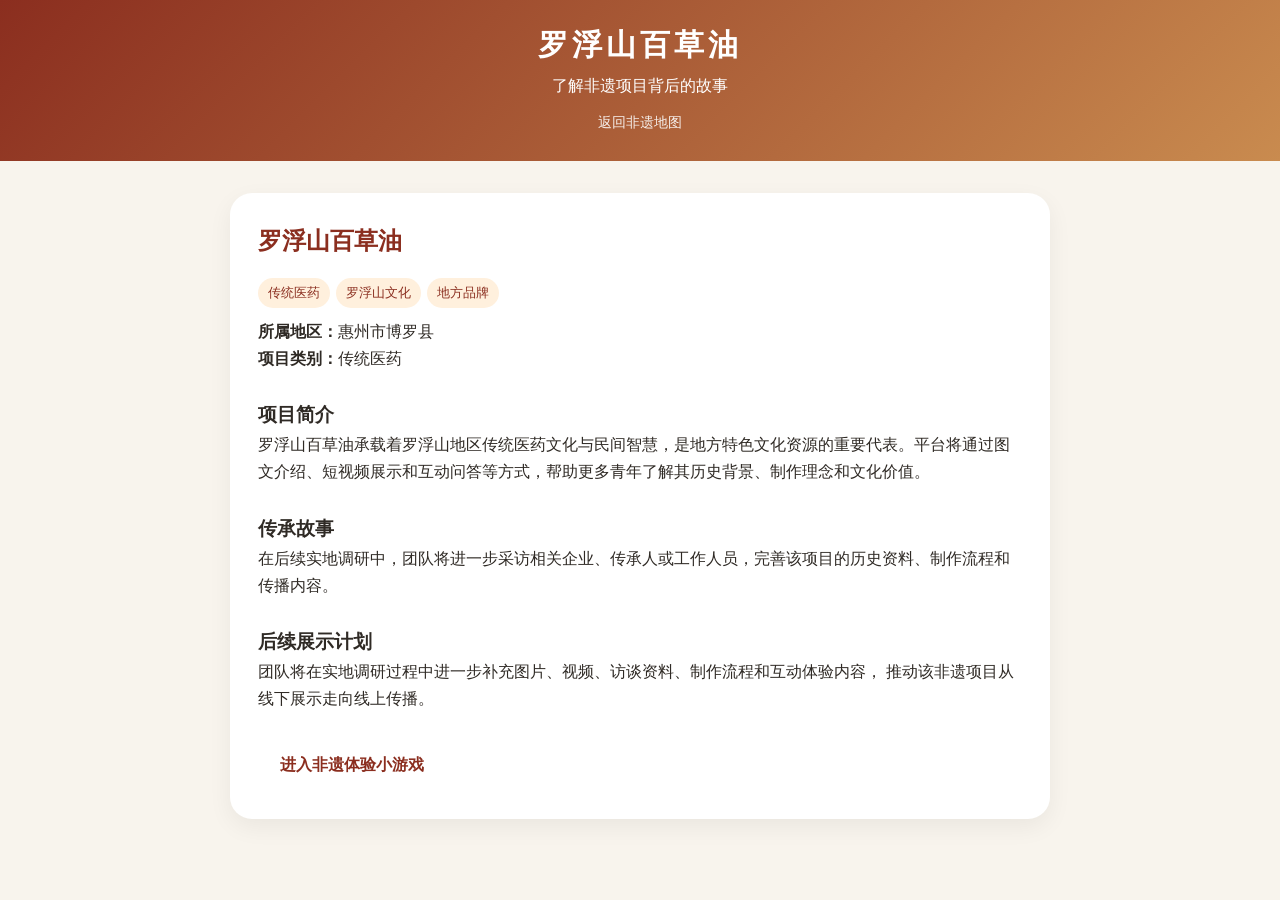
==== detail.html @ 3677e8d2 "Add files via upload" ====
<!DOCTYPE html>
<html lang="zh-CN">
<head>
  <meta charset="UTF-8" />
  <meta name="viewport" content="width=device-width, initial-scale=1.0" />
  <title>非遗详情 - 山海拾遗</title>
  <link rel="stylesheet" href="css/style.css" />
</head>
<body>
  <header class="page-header">
    <h1 id="pageTitle">非遗详情</h1>
    <p>了解非遗项目背后的故事</p>
    <a href="map.html" class="back-link">返回非遗地图</a>
  </header>

  <main class="detail">
    <article class="detail-card" id="detailCard"></article>
  </main>

  <script src="js/data.js"></script>
  <script>
    const params = new URLSearchParams(window.location.search);
    const id = params.get("id");
    const item = heritageList.find(i => i.id === id) || heritageList[0];

    document.getElementById("pageTitle").innerText = item.name;

    document.getElementById("detailCard").innerHTML = `
      <h2>${item.name}</h2>
      <p>
        ${item.tags.map(tag => `<span class="badge">${tag}</span>`).join("")}
      </p>
      <p><strong>所属地区：</strong>${item.area}</p>
      <p><strong>项目类别：</strong>${item.category}</p>
      <br />
      <h3>项目简介</h3>
      <p>${item.intro}</p>
      <br />
      <h3>传承故事</h3>
      <p>${item.story}</p>
      <br />
      <h3>后续展示计划</h3>
      <p>
        团队将在实地调研过程中进一步补充图片、视频、访谈资料、制作流程和互动体验内容，
        推动该非遗项目从线下展示走向线上传播。
      </p>
      <br />
      <a href="game.html" class="btn primary">进入非遗体验小游戏</a>
    `;
  </script>
</body>
</html>
---- css/style.css ----
* {
  box-sizing: border-box;
  margin: 0;
  padding: 0;
}

body {
  font-family: "PingFang SC", "Microsoft YaHei", Arial, sans-serif;
  background: #f8f4ed;
  color: #2f2a25;
  line-height: 1.7;
}

a {
  text-decoration: none;
  color: inherit;
}

.hero {
  min-height: 92vh;
  background: linear-gradient(135deg, #8b2e1f, #c98b4f);
  color: #fff;
  padding: 24px;
  display: flex;
  flex-direction: column;
}

.nav {
  display: flex;
  justify-content: space-between;
  align-items: center;
}

.logo {
  font-size: 22px;
  font-weight: bold;
  letter-spacing: 2px;
}

.nav-link {
  padding: 8px 14px;
  border: 1px solid rgba(255,255,255,0.7);
  border-radius: 999px;
  font-size: 14px;
}

.hero-content {
  flex: 1;
  display: flex;
  flex-direction: column;
  justify-content: center;
  max-width: 760px;
  margin: 0 auto;
  text-align: center;
}

.tag {
  font-size: 15px;
  opacity: 0.9;
  margin-bottom: 12px;
}

h1 {
  font-size: 42px;
  letter-spacing: 4px;
  margin-bottom: 16px;
  line-height: 1.25;
}

.title-sub {
  font-size: 30px;
  letter-spacing: 2px;
}

.subtitle {
  font-size: 20px;
  margin-bottom: 32px;
}

.hero-buttons {
  display: flex;
  gap: 14px;
  justify-content: center;
  flex-wrap: wrap;
}

.btn {
  display: inline-block;
  padding: 12px 22px;
  border-radius: 999px;
  font-weight: bold;
  transition: 0.2s;
}

.btn.primary {
  background: #fff;
  color: #8b2e1f;
}

.btn.secondary {
  border: 1px solid #fff;
  color: #fff;
}

.btn:hover {
  transform: translateY(-2px);
}

.section {
  padding: 48px 20px;
  max-width: 960px;
  margin: 0 auto;
}

.section h2 {
  font-size: 28px;
  margin-bottom: 18px;
  text-align: center;
}

.section-text {
  font-size: 17px;
  background: #fff;
  padding: 24px;
  border-radius: 18px;
  box-shadow: 0 8px 24px rgba(0,0,0,0.06);
}

.card-grid {
  display: grid;
  grid-template-columns: repeat(3, 1fr);
  gap: 18px;
}

.card {
  background: #fff;
  padding: 24px;
  border-radius: 18px;
  box-shadow: 0 8px 24px rgba(0,0,0,0.06);
  transition: 0.2s;
}

.card:hover {
  transform: translateY(-4px);
}

.card h3 {
  color: #8b2e1f;
  margin-bottom: 10px;
}

.highlight {
  text-align: center;
  background: #fff6e9;
  border-radius: 24px;
  margin-bottom: 40px;
}

.highlight p {
  margin-bottom: 20px;
}

footer {
  text-align: center;
  padding: 24px;
  background: #2f2a25;
  color: #fff;
  font-size: 14px;
}

.page-header {
  background: linear-gradient(135deg, #8b2e1f, #c98b4f);
  color: #fff;
  padding: 26px 20px;
  text-align: center;
}

.page-header h1 {
  font-size: 30px;
  margin-bottom: 8px;
}

.back-link {
  display: inline-block;
  margin-top: 12px;
  font-size: 14px;
  opacity: 0.9;
}

.list {
  max-width: 900px;
  margin: 32px auto;
  padding: 0 20px;
}

.item {
  background: #fff;
  padding: 22px;
  border-radius: 18px;
  margin-bottom: 18px;
  box-shadow: 0 8px 24px rgba(0,0,0,0.06);
}

.item h3 {
  color: #8b2e1f;
  margin-bottom: 8px;
}

.map-box {
  position: relative;
  max-width: 900px;
  margin: 32px auto;
  padding: 0 20px;
}

.map-placeholder {
  background: #e8d2b5;
  border-radius: 22px;
  min-height: 420px;
  position: relative;
  overflow: hidden;
  box-shadow: 0 8px 24px rgba(0,0,0,0.08);
}

.map-title {
  position: absolute;
  top: 22px;
  left: 22px;
  background: rgba(255,255,255,0.9);
  padding: 10px 16px;
  border-radius: 999px;
  font-weight: bold;
  color: #8b2e1f;
}

.map-point {
  position: absolute;
  padding: 8px 12px;
  background: #8b2e1f;
  color: #fff;
  border-radius: 999px;
  font-size: 14px;
  box-shadow: 0 4px 12px rgba(0,0,0,0.25);
}

.detail {
  max-width: 860px;
  margin: 32px auto;
  padding: 0 20px;
}

.detail-card {
  background: #fff;
  border-radius: 22px;
  padding: 28px;
  box-shadow: 0 8px 24px rgba(0,0,0,0.06);
}

.detail-card h2 {
  color: #8b2e1f;
  margin-bottom: 16px;
}

.badge {
  display: inline-block;
  background: #fff0dd;
  color: #8b2e1f;
  padding: 4px 10px;
  border-radius: 999px;
  font-size: 13px;
  margin-right: 6px;
  margin-bottom: 10px;
}

.game-box {
  max-width: 720px;
  margin: 32px auto;
  padding: 0 20px;
}

.question-card {
  background: #fff;
  border-radius: 22px;
  padding: 28px;
  box-shadow: 0 8px 24px rgba(0,0,0,0.06);
}

.option {
  display: block;
  width: 100%;
  margin: 12px 0;
  padding: 14px;
  border: 1px solid #ddd;
  border-radius: 14px;
  background: #fff;
  text-align: left;
  font-size: 16px;
}

.option.correct {
  background: #e7f7e8;
  border-color: #57a957;
}

.option.wrong {
  background: #fde8e8;
  border-color: #d9534f;
}

.form-link {
  display: block;
  text-align: center;
  background: #8b2e1f;
  color: #fff;
  padding: 16px;
  border-radius: 16px;
  margin-top: 18px;
}

@media (max-width: 768px) {
  h1 {
    font-size: 36px;
  }

  .title-sub {
    font-size: 24px;
  }

  .subtitle {
    font-size: 17px;
  }

  .card-grid {
    grid-template-columns: 1fr;
  }

  .hero {
    min-height: 86vh;
  }
}
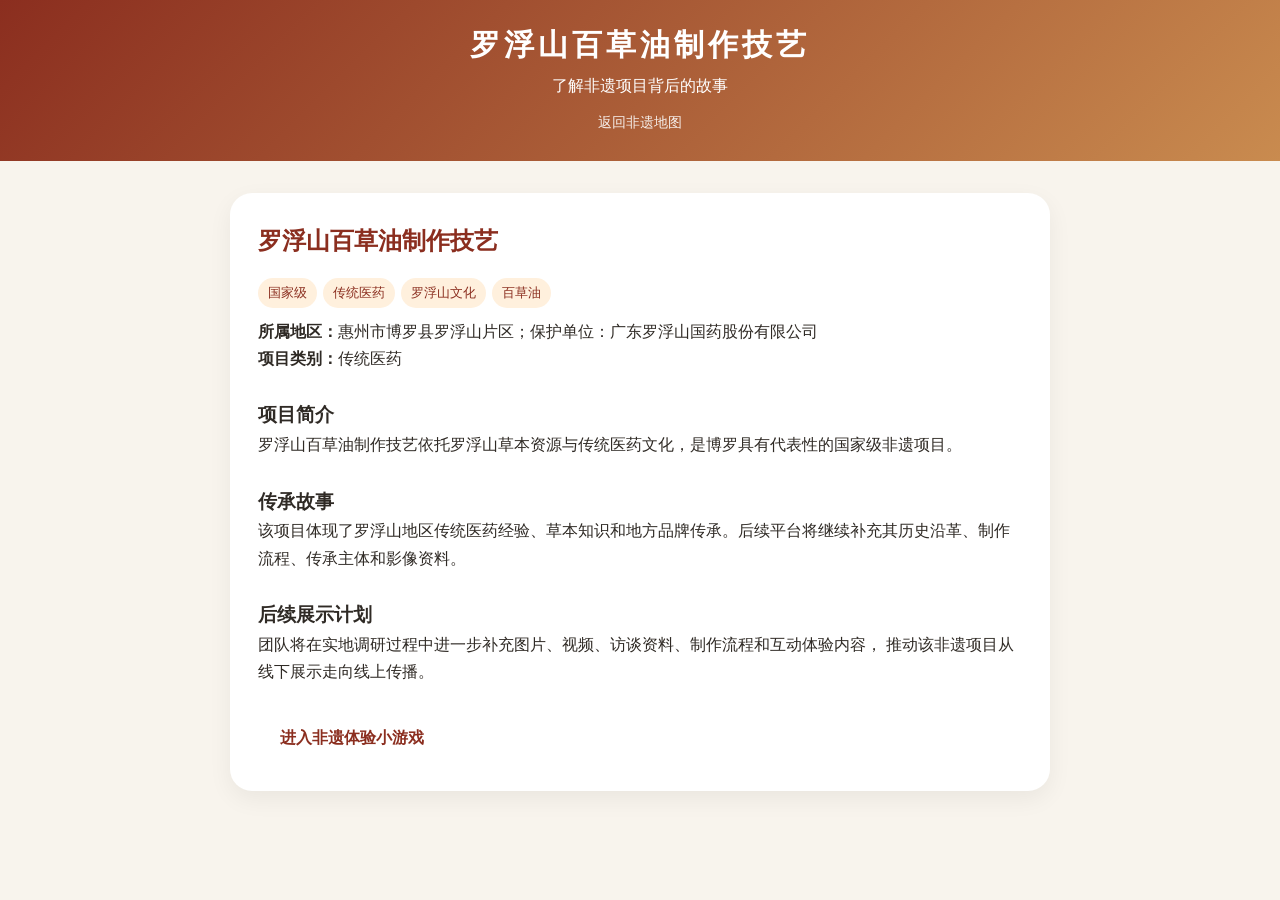
==== commit f4f69a69: "将GA4接入各板块统计数据" ====
--- a/detail.html
+++ b/detail.html
@@ -4,6 +4,19 @@
   <meta charset="UTF-8" />
   <meta name="viewport" content="width=device-width, initial-scale=1.0" />
   <title>非遗详情 - 山海拾遗</title>
+
+  <!-- Google tag (gtag.js) -->
+  <script async src="https://www.googletagmanager.com/gtag/js?id=G-Z0Q468J260"></script>
+  <script>
+    window.dataLayer = window.dataLayer || [];
+    function gtag(){dataLayer.push(arguments);}
+    gtag("js", new Date());
+
+    gtag("config", "G-Z0Q468J260");
+  </script>
+
+  <script src="js/analytics.js"></script>
+
   <link rel="stylesheet" href="css/style.css" />
 </head>
 <body>
@@ -23,8 +36,16 @@
     const id = params.get("id");
     const item = heritageList.find(i => i.id === id) || heritageList[0];
 
+    trackShiyiEvent("view_heritage_detail", {
+      heritage_id: item.id || "unknown",
+      heritage_name: item.name,
+      heritage_level: item.heritageLevel || "待补充",
+      heritage_category: item.category,
+      heritage_town: item.town || "待补充"
+    });
+
     document.getElementById("pageTitle").innerText = item.name;
-
+    
     document.getElementById("detailCard").innerHTML = `
       <h2>${item.name}</h2>
       <p>
--- a/css/style.css
+++ b/css/style.css
@@ -193,7 +193,19 @@
   padding: 0 20px;
 }
 
+.list-title {
+  font-size: 22px;
+  color: #8b2e1f;
+  margin-bottom: 16px;
+  text-align: center;
+}
+
+.empty-item {
+  text-align: center;
+}
+
 .item {
+  display: block;
   background: #fff;
   padding: 22px;
   border-radius: 18px;
@@ -213,34 +225,127 @@
   padding: 0 20px;
 }
 
-.map-placeholder {
+.map-toolbar {
+  max-width: 900px;
+  margin: 0 auto 12px;
+  display: flex;
+  gap: 10px;
+  justify-content: flex-end;
+}
+
+.map-toolbar button {
+  border: none;
+  background: #8b2e1f;
+  color: #fff;
+  padding: 8px 14px;
+  border-radius: 999px;
+  font-size: 14px;
+  font-weight: bold;
+  cursor: pointer;
+}
+
+.map-viewport {
+  width: 100%;
+  aspect-ratio: 4 / 3;
+  border-radius: 22px;
+  overflow: hidden;
+  position: relative;
   background: #e8d2b5;
-  border-radius: 22px;
-  min-height: 420px;
+  box-shadow: 0 8px 24px rgba(0,0,0,0.08);
+  cursor: grab;
+  touch-action: none;
+}
+
+.map-canvas {
   position: relative;
-  overflow: hidden;
-  box-shadow: 0 8px 24px rgba(0,0,0,0.08);
-}
-
-.map-title {
+  width: 100%;
+  height: 100%;
+  transform-origin: center center;
+  transition: transform 0.12s ease;
+  will-change: transform;
+  backface-visibility: hidden;
+  -webkit-backface-visibility: hidden;
+}
+
+.map-viewport.is-dragging .map-canvas {
+  transition: none;
+}
+
+.map-picture {
+  width: 100%;
+  height: 100%;
+  display: block;
+}
+
+.map-image {
+  width: 100%;
+  height: 100%;
+  object-fit: contain;
+  display: block;
+  user-select: none;
+  pointer-events: none;
+}
+
+.map-markers {
   position: absolute;
-  top: 22px;
-  left: 22px;
-  background: rgba(255,255,255,0.9);
-  padding: 10px 16px;
-  border-radius: 999px;
-  font-weight: bold;
-  color: #8b2e1f;
-}
-
-.map-point {
+  inset: 0;
+  z-index: 3;
+}
+
+.map-marker {
   position: absolute;
+  transform: translate(-50%, -50%);
+  transform-origin: center center;
+  border: none;
+  cursor: pointer;
+  white-space: nowrap;
+  font-family: inherit;
+  text-align: center;
+  transition: opacity 0.2s, box-shadow 0.2s;
+}
+
+.map-marker:hover {
+  opacity: 0.92;
+}
+
+.county-marker {
+  padding: 12px 18px;
+  background: rgba(139, 46, 31, 0.95);
+  color: #fff;
+  border-radius: 999px;
+  font-size: 15px;
+  font-weight: bold;
+  box-shadow: 0 8px 20px rgba(0,0,0,0.28);
+  border: 2px solid #fff6e9;
+}
+
+.town-marker {
+  padding: 8px 13px;
+  background: rgba(255, 246, 233, 0.96);
+  color: #8b2e1f;
+  border-radius: 999px;
+  font-size: 13px;
+  font-weight: bold;
+  box-shadow: 0 6px 16px rgba(0,0,0,0.22);
+  border: 2px solid #8b2e1f;
+}
+
+.heritage-marker {
   padding: 8px 12px;
   background: #8b2e1f;
   color: #fff;
   border-radius: 999px;
-  font-size: 14px;
-  box-shadow: 0 4px 12px rgba(0,0,0,0.25);
+  font-size: 13px;
+  font-weight: bold;
+  box-shadow: 0 4px 14px rgba(0,0,0,0.28);
+  border: 2px solid #fff6e9;
+}
+
+.map-tip {
+  margin-top: 10px;
+  color: #7a6a5a;
+  font-size: 14px;
+  text-align: center;
 }
 
 .detail {
@@ -337,4 +442,619 @@
   .hero {
     min-height: 86vh;
   }
+}
+
+.news-section-card {
+  display: block;
+}
+
+.news-section-card .read-more {
+  margin-top: 12px;
+  color: #8b2e1f;
+  font-weight: bold;
+}
+
+.timeline {
+  position: relative;
+  margin: 10px 0 40px;
+  padding-left: 22px;
+}
+
+.timeline::before {
+  content: "";
+  position: absolute;
+  left: 8px;
+  top: 6px;
+  bottom: 6px;
+  width: 2px;
+  background: #d8b98c;
+}
+
+.timeline-item {
+  position: relative;
+  margin-bottom: 22px;
+}
+
+.timeline-item::before {
+  content: "";
+  position: absolute;
+  left: -20px;
+  top: 8px;
+  width: 12px;
+  height: 12px;
+  background: #8b2e1f;
+  border-radius: 50%;
+  border: 3px solid #f8f4ed;
+}
+
+.timeline-date {
+  display: inline-block;
+  margin-bottom: 8px;
+  padding: 4px 10px;
+  background: #fff0dd;
+  color: #8b2e1f;
+  border-radius: 999px;
+  font-size: 13px;
+  font-weight: bold;
+}
+
+.timeline-content {
+  background: #fff;
+  padding: 20px;
+  border-radius: 18px;
+  box-shadow: 0 8px 24px rgba(0,0,0,0.06);
+}
+
+.timeline-content h3 {
+  color: #8b2e1f;
+  margin-bottom: 8px;
+}
+
+@media (max-width: 768px) {
+  .timeline {
+    padding-left: 18px;
+  }
+
+  .timeline-item::before {
+    left: -18px;
+  }
+
+  .timeline-content {
+    padding: 18px;
+  }
+}
+
+@media (max-width: 768px) {
+  .map-toolbar {
+    justify-content: center;
+  }
+
+  .map-viewport {
+    border-radius: 18px;
+  }
+
+  .map-tip {
+    font-size: 13px;
+  }
+}
+
+.hidden {
+  display: none !important;
+}
+
+.shiyi-test-box {
+  max-width: 860px;
+}
+
+.test-kicker {
+  color: #8b2e1f;
+  font-size: 14px;
+  font-weight: bold;
+  letter-spacing: 1px;
+  margin-bottom: 8px;
+}
+
+.test-intro {
+  margin: 12px 0 24px;
+  color: #5f554c;
+}
+
+.mode-grid {
+  display: grid;
+  grid-template-columns: repeat(3, 1fr);
+  gap: 14px;
+  margin-top: 20px;
+}
+
+.mode-card {
+  position: relative;
+  border: 2px solid #f0dfc6;
+  background: #fffaf2;
+  border-radius: 18px;
+  padding: 20px;
+  text-align: left;
+  cursor: pointer;
+  transition: 0.2s;
+  font-family: inherit;
+}
+
+.mode-card:hover {
+  transform: translateY(-3px);
+  box-shadow: 0 8px 22px rgba(0,0,0,0.08);
+}
+
+.mode-card.recommended {
+  border-color: #8b2e1f;
+}
+
+.mode-title {
+  display: block;
+  color: #8b2e1f;
+  font-size: 20px;
+  font-weight: bold;
+  margin-bottom: 8px;
+}
+
+.mode-desc {
+  display: block;
+  color: #5f554c;
+  font-size: 14px;
+  line-height: 1.6;
+}
+
+.mode-badge {
+  position: absolute;
+  top: -12px;
+  right: 16px;
+  background: #8b2e1f;
+  color: #fff;
+  padding: 4px 10px;
+  border-radius: 999px;
+  font-size: 12px;
+}
+
+.progress-wrap {
+  margin-bottom: 22px;
+}
+
+.progress-info {
+  display: flex;
+  justify-content: space-between;
+  color: #8b2e1f;
+  font-size: 14px;
+  font-weight: bold;
+  margin-bottom: 8px;
+}
+
+.progress-track {
+  height: 10px;
+  background: #f1dfc6;
+  border-radius: 999px;
+  overflow: hidden;
+}
+
+.progress-bar {
+  width: 0;
+  height: 100%;
+  background: #8b2e1f;
+  border-radius: 999px;
+  transition: width 0.2s;
+}
+
+.scale-tip {
+  color: #7a6a5a;
+  font-size: 14px;
+  margin-bottom: 10px;
+}
+
+.scale-options {
+  display: grid;
+  gap: 10px;
+  margin-top: 22px;
+}
+
+.scale-option {
+  border: 1px solid #ead9c0;
+  background: #fff;
+  border-radius: 14px;
+  padding: 14px;
+  font-size: 16px;
+  text-align: center;
+  cursor: pointer;
+  font-family: inherit;
+}
+
+.scale-option:hover {
+  border-color: #8b2e1f;
+  background: #fff7ed;
+}
+
+.scale-option.selected {
+  background: #8b2e1f;
+  color: #fff;
+  border-color: #8b2e1f;
+  font-weight: bold;
+}
+
+.question-actions {
+  display: flex;
+  justify-content: space-between;
+  gap: 12px;
+  margin-top: 24px;
+}
+
+.btn.red {
+  background: #8b2e1f;
+  color: #fff;
+}
+
+.btn.dark {
+  background: #fff;
+  color: #8b2e1f;
+  border: 1px solid #8b2e1f;
+}
+
+.btn.disabled {
+  opacity: 0.55;
+}
+
+.result-header-card,
+.result-section {
+  background: #fff;
+  border-radius: 22px;
+  padding: 24px;
+  margin-bottom: 18px;
+  box-shadow: 0 8px 24px rgba(0,0,0,0.06);
+}
+
+.generated-time {
+  color: #7a6a5a;
+  font-size: 14px;
+  margin-bottom: 18px;
+}
+
+.result-main {
+  display: grid;
+  grid-template-columns: 1fr 180px;
+  gap: 20px;
+  align-items: center;
+}
+
+.result-code-label {
+  color: #7a6a5a;
+  font-size: 14px;
+}
+
+.result-main h2 {
+  color: #8b2e1f;
+  font-size: 48px;
+  margin: 4px 0;
+  letter-spacing: 4px;
+}
+
+.result-main h3 {
+  color: #2f2a25;
+  font-size: 22px;
+}
+
+.profile-image-wrap {
+  width: 180px;
+  aspect-ratio: 1 / 1;
+  border-radius: 24px;
+  overflow: hidden;
+  background: #fff0dd;
+  border: 2px solid #f0dfc6;
+}
+
+.profile-image {
+  width: 100%;
+  height: 100%;
+  object-fit: cover;
+  display: block;
+}
+
+.profile-image-fallback {
+  display: none;
+  width: 100%;
+  height: 100%;
+  flex-direction: column;
+  align-items: center;
+  justify-content: center;
+  color: #8b2e1f;
+  text-align: center;
+  padding: 16px;
+}
+
+.profile-image-fallback span {
+  font-size: 32px;
+  font-weight: bold;
+  letter-spacing: 2px;
+}
+
+.profile-image-fallback p {
+  font-size: 13px;
+  margin-top: 8px;
+}
+
+.result-section h3 {
+  color: #8b2e1f;
+  margin-bottom: 16px;
+}
+
+.scale-report {
+  display: grid;
+  gap: 16px;
+}
+
+.scale-row {
+  display: grid;
+  grid-template-columns: 92px 1fr 92px;
+  align-items: center;
+  gap: 12px;
+}
+
+.scale-label {
+  display: flex;
+  flex-direction: column;
+  line-height: 1.4;
+}
+
+.scale-label.right {
+  text-align: right;
+}
+
+.scale-label strong {
+  color: #8b2e1f;
+  font-size: 18px;
+}
+
+.scale-label span {
+  font-size: 13px;
+  color: #5f554c;
+}
+
+.scale-label em {
+  font-style: normal;
+  font-size: 13px;
+  color: #7a6a5a;
+}
+
+.scale-bar-wrap {
+  position: relative;
+  height: 14px;
+  background: #ead9c0;
+  border-radius: 999px;
+  overflow: hidden;
+}
+
+.scale-bar-left {
+  height: 100%;
+  background: #8b2e1f;
+  border-radius: 999px 0 0 999px;
+}
+
+.scale-bar-divider {
+  position: absolute;
+  left: 50%;
+  top: 0;
+  width: 2px;
+  height: 100%;
+  background: rgba(255,255,255,0.8);
+}
+
+.recommend-toggle {
+  width: 100%;
+  border: none;
+  background: #fff6e9;
+  color: #8b2e1f;
+  padding: 16px;
+  border-radius: 16px;
+  font-size: 17px;
+  font-weight: bold;
+  cursor: pointer;
+  font-family: inherit;
+  display: flex;
+  justify-content: space-between;
+  align-items: center;
+}
+
+.recommend-toggle span {
+  font-size: 13px;
+  color: #7a6a5a;
+  font-weight: normal;
+}
+
+.recommend-list {
+  margin-top: 16px;
+  display: grid;
+  gap: 14px;
+}
+
+.recommend-card {
+  display: grid;
+  grid-template-columns: 42px 1fr;
+  gap: 12px;
+  background: #fffaf2;
+  border: 1px solid #f0dfc6;
+  border-radius: 16px;
+  padding: 16px;
+}
+
+.recommend-rank {
+  width: 36px;
+  height: 36px;
+  background: #8b2e1f;
+  color: #fff;
+  border-radius: 50%;
+  display: flex;
+  align-items: center;
+  justify-content: center;
+  font-weight: bold;
+}
+
+.recommend-role {
+  color: #8b2e1f;
+  font-size: 13px;
+  font-weight: bold;
+}
+
+.recommend-card h4 {
+  font-size: 18px;
+  margin: 4px 0;
+}
+
+.recommend-meta,
+.recommend-reason,
+.recommend-more {
+  font-size: 14px;
+  color: #6b5d50;
+  margin-top: 6px;
+}
+
+.recommend-more {
+  color: #8b2e1f;
+  font-weight: bold;
+}
+
+.analysis-report h4 {
+  color: #8b2e1f;
+  margin: 16px 0 6px;
+}
+
+.result-actions {
+  display: flex;
+  justify-content: center;
+  gap: 12px;
+  flex-wrap: wrap;
+  margin-top: 24px;
+}
+
+@media (max-width: 768px) {
+  .mode-grid {
+    grid-template-columns: 1fr;
+  }
+
+  .question-actions {
+    flex-direction: column;
+  }
+
+  .result-main {
+    grid-template-columns: 1fr;
+    text-align: center;
+  }
+
+  .profile-image-wrap {
+    margin: 0 auto;
+  }
+
+  .scale-row {
+    grid-template-columns: 70px 1fr 70px;
+    gap: 8px;
+  }
+
+  .scale-label strong {
+    font-size: 16px;
+  }
+
+  .scale-label span,
+  .scale-label em {
+    font-size: 12px;
+  }
+
+  .recommend-card {
+    grid-template-columns: 1fr;
+  }
+
+  .recommend-rank {
+    width: 32px;
+    height: 32px;
+  }
+}
+
+.mode-card.selected {
+  border-color: #8b2e1f;
+  background: #fff3e5;
+  box-shadow: 0 8px 22px rgba(139, 46, 31, 0.14);
+}
+
+.selected-mode-panel {
+  margin-top: 24px;
+  padding: 18px;
+  background: #fff6e9;
+  border: 1px solid #f0dfc6;
+  border-radius: 18px;
+  text-align: center;
+}
+
+.selected-mode-panel p {
+  color: #8b2e1f;
+  font-weight: bold;
+  margin-bottom: 14px;
+}
+
+.start-test-btn {
+  min-width: 160px;
+  text-align: center;
+}
+
+.selected-town-marker {
+  background: #8b2e1f !important;
+  color: #fff !important;
+  border-color: #fff6e9 !important;
+  box-shadow: 0 8px 22px rgba(139, 46, 31, 0.35);
+}
+
+.numbered-heritage-card {
+  display: grid;
+  grid-template-columns: 42px 1fr;
+  gap: 14px;
+  align-items: flex-start;
+}
+
+.heritage-number {
+  width: 34px;
+  height: 34px;
+  border-radius: 50%;
+  background: #8b2e1f;
+  color: #fff;
+  display: flex;
+  align-items: center;
+  justify-content: center;
+  font-weight: bold;
+}
+
+.heritage-card-content h3 {
+  margin-bottom: 8px;
+}
+
+@media (max-width: 768px) {
+  .numbered-heritage-card {
+    grid-template-columns: 34px 1fr;
+    gap: 10px;
+  }
+
+  .heritage-number {
+    width: 30px;
+    height: 30px;
+    font-size: 14px;
+  }
+}
+
+.map-data-note {
+  max-width: 900px;
+  margin: 10px auto 0;
+  padding: 12px 14px;
+  background: #fff6e9;
+  border: 1px solid #f0dfc6;
+  border-radius: 14px;
+  color: #6b5d50;
+  font-size: 13px;
+  line-height: 1.7;
+  text-align: center;
+}
+
+.map-data-note a {
+  color: #8b2e1f;
+  font-weight: bold;
+  text-decoration: underline;
 }
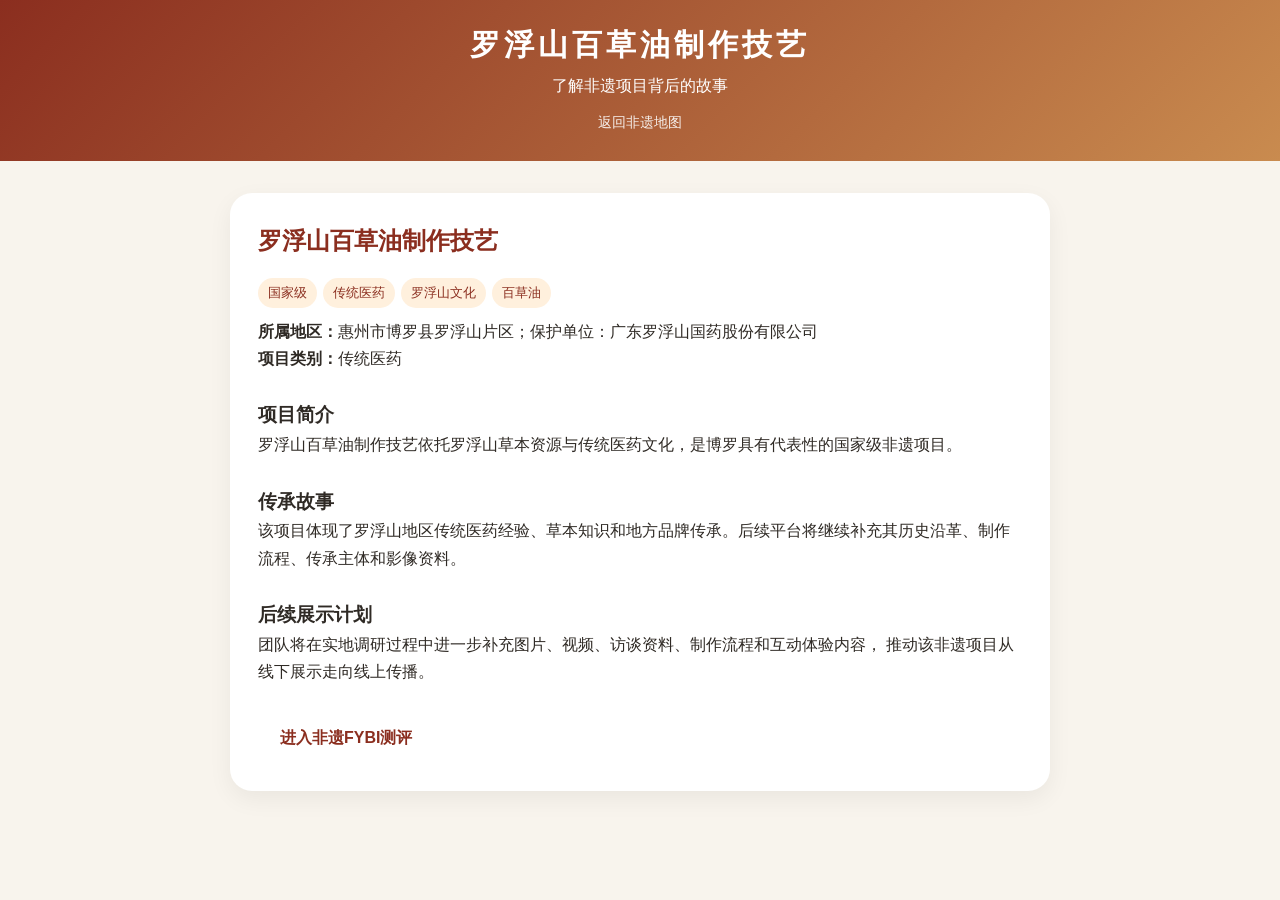
==== commit 397aebd0: "优化了非遗fybi测试体验" ====
--- a/detail.html
+++ b/detail.html
@@ -45,7 +45,7 @@
     });
 
     document.getElementById("pageTitle").innerText = item.name;
-    
+
     document.getElementById("detailCard").innerHTML = `
       <h2>${item.name}</h2>
       <p>
@@ -66,7 +66,7 @@
         推动该非遗项目从线下展示走向线上传播。
       </p>
       <br />
-      <a href="game.html" class="btn primary">进入非遗体验小游戏</a>
+      <a href="game.html" class="btn primary">进入非遗FYBI测评</a>
     `;
   </script>
 </body>
--- a/css/style.css
+++ b/css/style.css
@@ -1057,4 +1057,25 @@
   color: #8b2e1f;
   font-weight: bold;
   text-decoration: underline;
+}
+
+.auto-next-toggle {
+  display: inline-flex;
+  align-items: center;
+  gap: 8px;
+  margin: 0 0 14px;
+  padding: 8px 12px;
+  background: #fff6e9;
+  border: 1px solid #f0dfc6;
+  border-radius: 999px;
+  color: #7a4a35;
+  font-size: 13px;
+  cursor: pointer;
+  user-select: none;
+}
+
+.auto-next-toggle input {
+  width: 15px;
+  height: 15px;
+  accent-color: #8b2e1f;
 }
